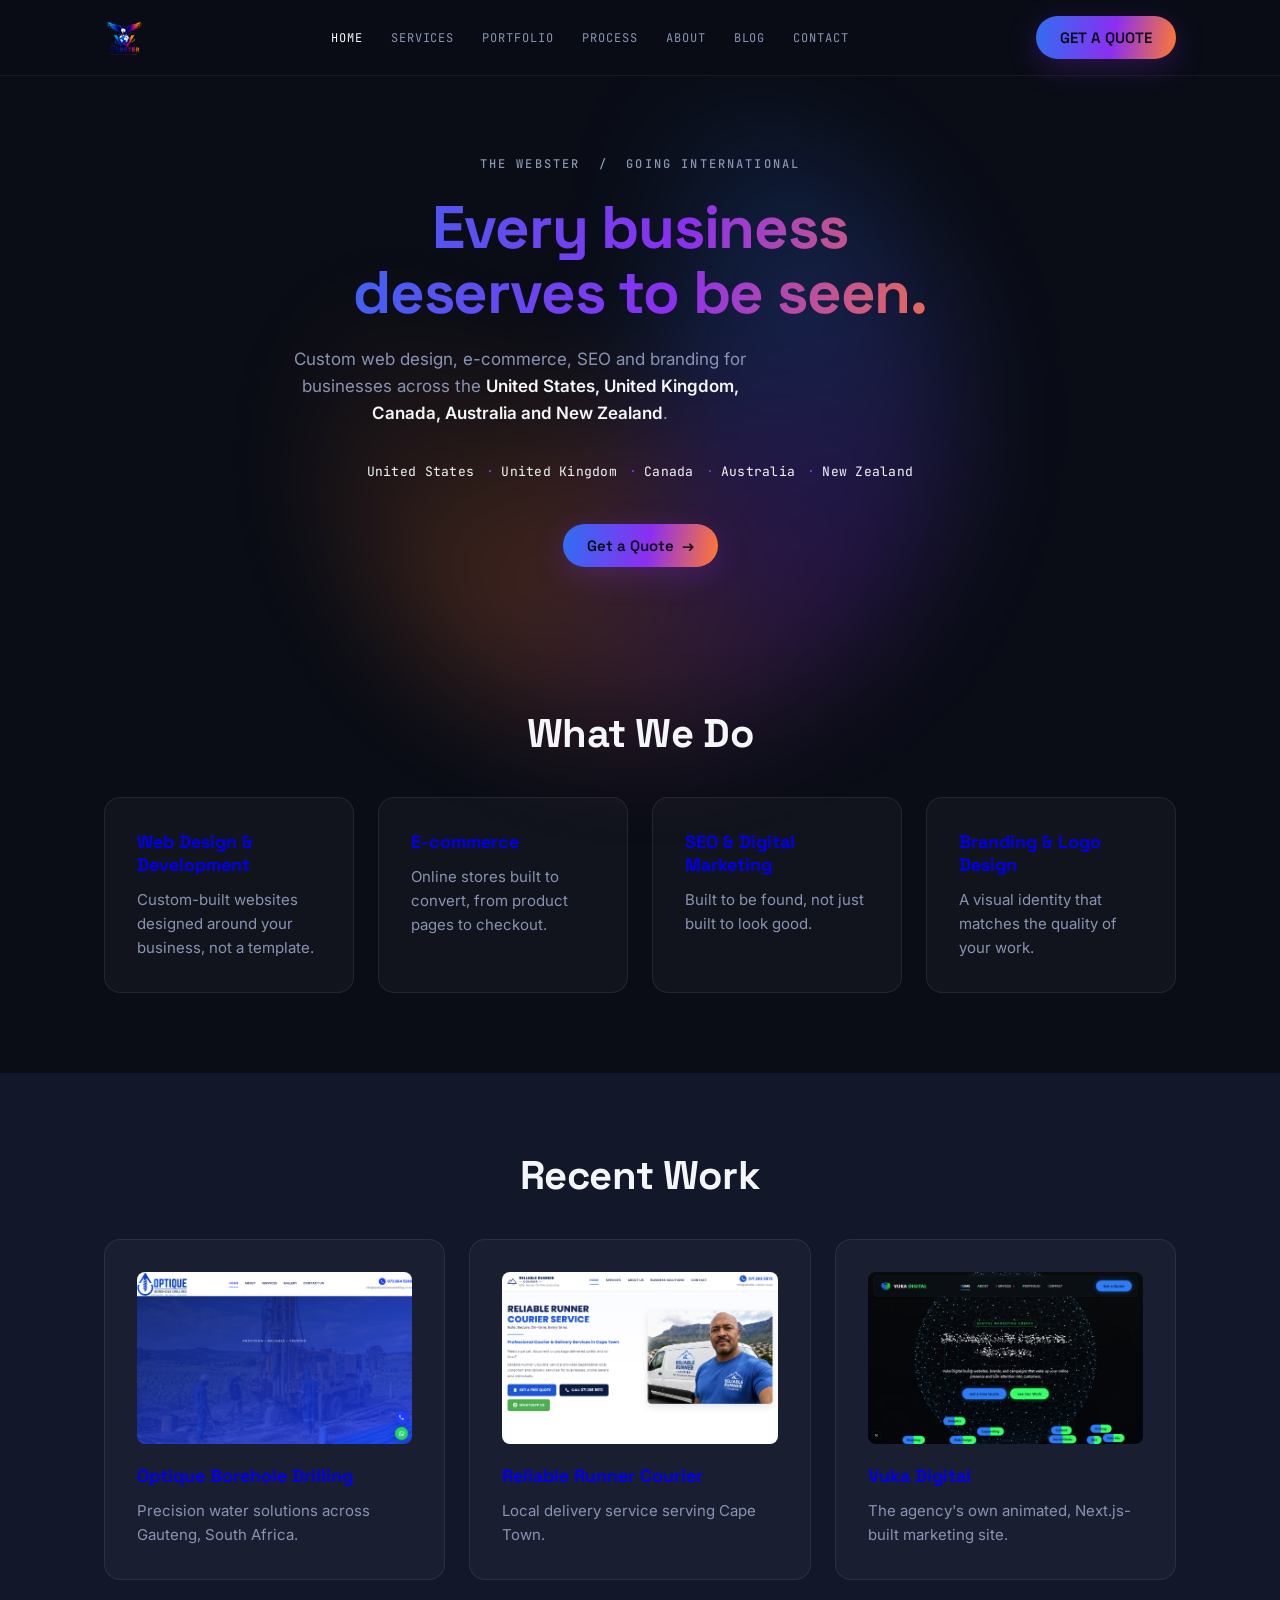
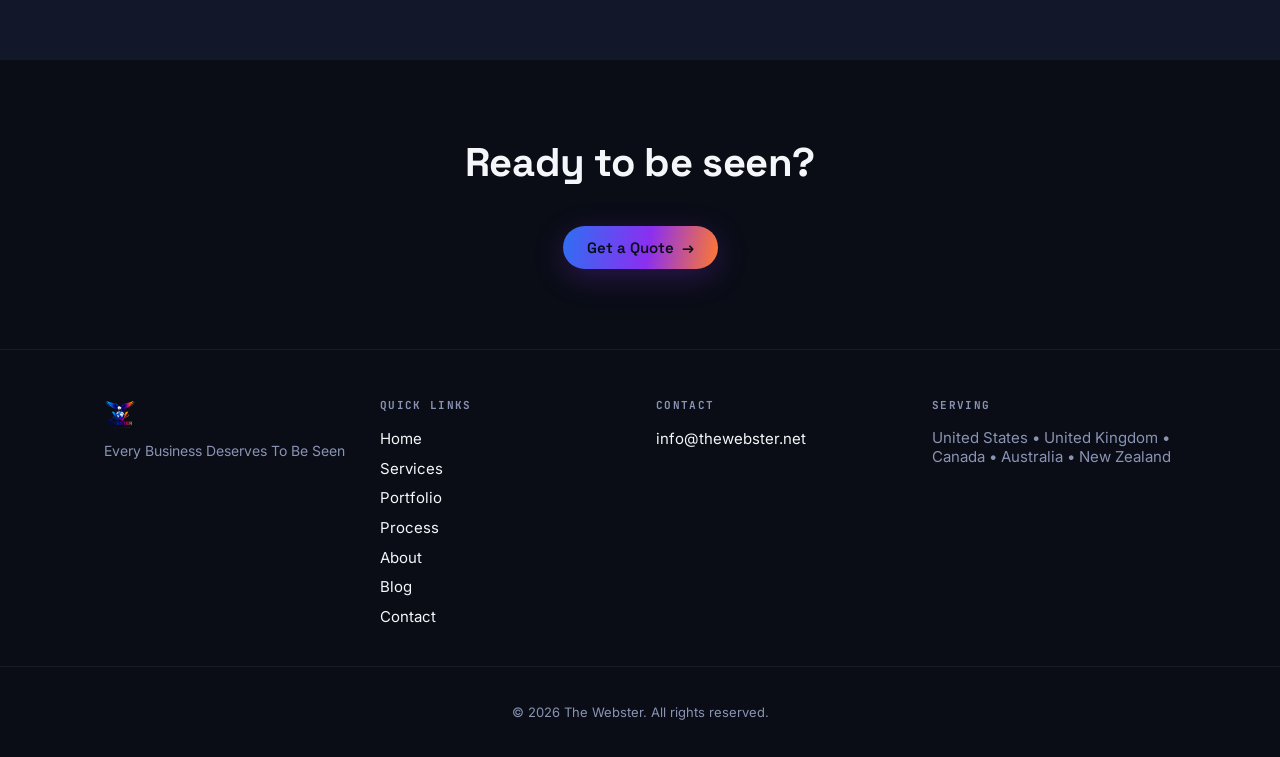
==== index.html @ 135e79f2 "feat: add sitemap.xml, robots.txt, and Open Graph/Twitter meta tags Adds site-wide SEO/social infras" ====
<!DOCTYPE html>
<html lang="en">
<head>
<meta charset="UTF-8">
<meta name="viewport" content="width=device-width, initial-scale=1.0">
<title>The Webster | Web Design & Digital Services</title>
<meta name="description" content="The Webster builds custom websites, e-commerce, SEO and branding for businesses across the US, UK, Canada, Australia and New Zealand. Every business deserves to be seen.">
<link rel="canonical" href="https://thewebster.net/">
<meta property="og:type" content="website">
<meta property="og:url" content="https://thewebster.net/">
<meta property="og:site_name" content="The Webster">
<meta property="og:title" content="The Webster | Web Design & Digital Services">
<meta property="og:description" content="The Webster builds custom websites, e-commerce, SEO and branding for businesses across the US, UK, Canada, Australia and New Zealand. Every business deserves to be seen.">
<meta property="og:image" content="https://thewebster.net/assets/logo.webp">
<meta name="twitter:card" content="summary">
<meta name="twitter:title" content="The Webster | Web Design & Digital Services">
<meta name="twitter:description" content="The Webster builds custom websites, e-commerce, SEO and branding for businesses across the US, UK, Canada, Australia and New Zealand. Every business deserves to be seen.">
<meta name="twitter:image" content="https://thewebster.net/assets/logo.webp">
<link rel="icon" type="image/webp" href="assets/logo.webp">
<link rel="preconnect" href="https://fonts.googleapis.com">
<link rel="preconnect" href="https://fonts.gstatic.com" crossorigin>
<link href="https://fonts.googleapis.com/css2?family=Space+Grotesk:wght@400;500;600;700&family=Inter:wght@400;500;600&family=JetBrains+Mono:wght@500&display=swap" rel="stylesheet">
<link rel="stylesheet" href="styles.css">
</head>
<body>

<header class="site-header">
  <div class="container header-inner">
    <a href="index.html" class="logo"><img src="assets/logo.webp" alt="The Webster" class="logo-img"></a>
    <nav class="main-nav" id="mainNav">
      <a href="index.html" class="active">HOME</a>
      <a href="services.html">SERVICES</a>
      <a href="portfolio.html">PORTFOLIO</a>
      <a href="process.html">PROCESS</a>
      <a href="about.html">ABOUT</a>
      <a href="blog/index.html">BLOG</a>
      <a href="contact.html">CONTACT</a>
    </nav>
    <a href="contact.html" class="btn btn-primary header-cta">GET A QUOTE</a>
    <button class="nav-toggle" id="navToggle" aria-label="Toggle menu" aria-expanded="false">
      <span></span><span></span><span></span>
    </button>
  </div>
</header>

<section class="hero">
  <div class="orbit" aria-hidden="true"></div>
  <div class="hero-content">
    <p class="eyebrow">The Webster &nbsp;/&nbsp; going international</p>
    <h1 class="headline">Every business<br>deserves to be seen.</h1>
    <p class="subhead">
      Custom web design, e-commerce, SEO and branding for businesses across the
      <strong>United States, United Kingdom, Canada, Australia and New Zealand</strong>.
    </p>
    <ul class="markets">
      <li>United States</li>
      <li>United Kingdom</li>
      <li>Canada</li>
      <li>Australia</li>
      <li>New Zealand</li>
    </ul>
    <a class="btn btn-primary" href="contact.html">Get a Quote &nbsp;→</a>
  </div>
</section>

<section class="section">
  <div class="container">
    <h2 class="section-title reveal">What We Do</h2>
    <div class="card-grid">
      <a href="services.html#web-design" class="card reveal" style="text-decoration:none;">
        <h3>Web Design &amp; Development</h3>
        <p>Custom-built websites designed around your business, not a template.</p>
      </a>
      <a href="services.html#ecommerce" class="card reveal" style="text-decoration:none;">
        <h3>E-commerce</h3>
        <p>Online stores built to convert, from product pages to checkout.</p>
      </a>
      <a href="services.html#seo" class="card reveal" style="text-decoration:none;">
        <h3>SEO &amp; Digital Marketing</h3>
        <p>Built to be found, not just built to look good.</p>
      </a>
      <a href="services.html#branding" class="card reveal" style="text-decoration:none;">
        <h3>Branding &amp; Logo Design</h3>
        <p>A visual identity that matches the quality of your work.</p>
      </a>
    </div>
  </div>
</section>

<section class="section section-alt">
  <div class="container">
    <h2 class="section-title reveal">Recent Work</h2>
    <div class="card-grid">
      <a href="portfolio.html" class="card reveal" style="text-decoration:none;">
        <img src="assets/portfolio/optique-borehole-drilling.png" alt="Optique Borehole Drilling website" style="width:100%; border-radius:8px; margin-bottom:1rem;">
        <h3>Optique Borehole Drilling</h3>
        <p>Precision water solutions across Gauteng, South Africa.</p>
      </a>
      <a href="portfolio.html" class="card reveal" style="text-decoration:none;">
        <img src="assets/portfolio/reliable-runner-courier.png" alt="Reliable Runner Courier website" style="width:100%; border-radius:8px; margin-bottom:1rem;">
        <h3>Reliable Runner Courier</h3>
        <p>Local delivery service serving Cape Town.</p>
      </a>
      <a href="portfolio.html" class="card reveal" style="text-decoration:none;">
        <img src="assets/portfolio/vuka-digital.png" alt="Vuka Digital website" style="width:100%; border-radius:8px; margin-bottom:1rem;">
        <h3>Vuka Digital</h3>
        <p>The agency's own animated, Next.js-built marketing site.</p>
      </a>
    </div>
  </div>
</section>

<section class="section" style="text-align:center;">
  <div class="container">
    <h2 class="section-title reveal">Ready to be seen?</h2>
    <a class="btn btn-primary reveal" href="contact.html">Get a Quote &nbsp;→</a>
  </div>
</section>

<footer class="site-footer">
  <div class="container footer-inner">
    <div class="footer-col">
      <a href="index.html" class="logo footer-logo"><img src="assets/logo.webp" alt="The Webster" class="logo-img"></a>
      <p class="footer-tagline">Every Business Deserves To Be Seen</p>
    </div>
    <div class="footer-col">
      <h4>QUICK LINKS</h4>
      <ul class="footer-links">
        <li><a href="index.html">Home</a></li>
        <li><a href="services.html">Services</a></li>
        <li><a href="portfolio.html">Portfolio</a></li>
        <li><a href="process.html">Process</a></li>
        <li><a href="about.html">About</a></li>
        <li><a href="blog/index.html">Blog</a></li>
        <li><a href="contact.html">Contact</a></li>
      </ul>
    </div>
    <div class="footer-col">
      <h4>CONTACT</h4>
      <ul class="footer-contact">
        <li><a href="mailto:info@thewebster.net">info@thewebster.net</a></li>
      </ul>
    </div>
    <div class="footer-col">
      <h4>SERVING</h4>
      <p class="footer-area">United States &bull; United Kingdom &bull; Canada &bull; Australia &bull; New Zealand</p>
    </div>
  </div>
  <div class="footer-bottom">
    <div class="container">
      <p>&copy; <span id="year"></span> The Webster. All rights reserved.</p>
    </div>
  </div>
</footer>

<script src="script.js"></script>
<script>document.getElementById('year').textContent = new Date().getFullYear();</script>
</body>
</html>
---- styles.css ----
:root {
  --ink: #0a0d16;
  --surface: #12172a;
  --blue: #2e6ff2;
  --violet: #8b2ff0;
  --orange: #ff7a2e;
  --text: #f5f6fa;
  --muted: #8a93b3;
  --gradient: linear-gradient(100deg, var(--blue) 0%, var(--violet) 55%, var(--orange) 100%);
}

* { box-sizing: border-box; }

html, body {
  margin: 0;
  padding: 0;
  height: 100%;
}

body {
  background: var(--ink);
  color: var(--text);
  font-family: 'Inter', system-ui, sans-serif;
  min-height: 100vh;
  position: relative;
  overflow-x: hidden;
}

/* signature element: a slow orbit ring echoing the swoosh around the globe in the mark */
.orbit {
  position: fixed;
  top: 50%;
  left: 50%;
  width: min(70vh, 640px);
  height: min(70vh, 640px);
  transform: translate(-50%, -55%);
  border-radius: 50%;
  background:
    conic-gradient(from 0deg, transparent 0deg, var(--blue) 40deg, var(--violet) 130deg, var(--orange) 220deg, transparent 300deg);
  filter: blur(60px);
  opacity: 0.22;
  animation: spin 22s linear infinite;
  pointer-events: none;
  z-index: 0;
}

@keyframes spin {
  to { transform: translate(-50%, -55%) rotate(360deg); }
}

.stage {
  position: relative;
  z-index: 1;
  max-width: 640px;
  display: flex;
  flex-direction: column;
  align-items: center;
  text-align: center;
}

.mark {
  width: 128px;
  height: 128px;
  margin-bottom: 1.75rem;
  filter: drop-shadow(0 8px 40px rgba(139, 47, 240, 0.35));
}

.mark img {
  width: 100%;
  height: 100%;
  object-fit: contain;
}

.eyebrow {
  font-family: 'JetBrains Mono', monospace;
  font-size: 0.75rem;
  font-weight: 500;
  letter-spacing: 0.18em;
  text-transform: uppercase;
  color: var(--muted);
  margin: 0 0 1.5rem;
}

.headline {
  font-family: 'Space Grotesk', sans-serif;
  font-weight: 700;
  font-size: clamp(2.25rem, 6vw, 3.75rem);
  line-height: 1.08;
  letter-spacing: -0.02em;
  margin: 0 0 1.25rem;
  background: var(--gradient);
  -webkit-background-clip: text;
  background-clip: text;
  color: transparent;
}

.subhead {
  font-size: 1.0625rem;
  line-height: 1.6;
  color: var(--muted);
  margin: 0 0 2.25rem;
  max-width: 480px;
}

.subhead strong {
  color: var(--text);
  font-weight: 600;
}

.markets {
  list-style: none;
  display: flex;
  flex-wrap: wrap;
  justify-content: center;
  gap: 0.5rem 0;
  padding: 0;
  margin: 0 0 2.75rem;
  font-family: 'JetBrains Mono', monospace;
  font-size: 0.8125rem;
  letter-spacing: 0.02em;
  color: var(--text);
}

.markets li { padding: 0 0.85rem; position: relative; }

.markets li + li::before {
  content: '·';
  position: absolute;
  left: -0.1rem;
  color: var(--violet);
}

.cta {
  display: inline-flex;
  align-items: center;
  gap: 0.5rem;
  font-family: 'Space Grotesk', sans-serif;
  font-weight: 600;
  font-size: 1rem;
  color: var(--ink);
  background: var(--gradient);
  padding: 0.875rem 1.75rem;
  border-radius: 999px;
  text-decoration: none;
  transition: transform 0.2s ease, box-shadow 0.2s ease;
  box-shadow: 0 8px 30px rgba(139, 47, 240, 0.25);
}

.cta:hover {
  transform: translateY(-2px);
  box-shadow: 0 12px 36px rgba(139, 47, 240, 0.4);
}

.cta:focus-visible,
a:focus-visible {
  outline: 2px solid var(--orange);
  outline-offset: 3px;
}

.foot {
  position: relative;
  z-index: 1;
  margin-top: 3.5rem;
  font-size: 0.8125rem;
  color: var(--muted);
  display: flex;
  align-items: center;
  gap: 0.6rem;
}

.foot .dot { color: var(--violet); }

@media (prefers-reduced-motion: reduce) {
  .orbit { animation: none; }
  .cta { transition: none; }
}

/* ============ layout primitives ============ */
.container {
  max-width: 1120px;
  margin: 0 auto;
  padding: 0 1.5rem;
}

.section {
  position: relative;
  z-index: 1;
  padding: 5rem 0;
}

.section-alt {
  background: var(--surface);
}

.section-title {
  font-family: 'Space Grotesk', sans-serif;
  font-weight: 700;
  font-size: clamp(1.75rem, 4vw, 2.5rem);
  line-height: 1.15;
  letter-spacing: -0.01em;
  margin: 0 0 2.5rem;
  text-align: center;
}

/* ============ header / nav ============ */
.site-header {
  position: sticky;
  top: 0;
  z-index: 10;
  background: rgba(10, 13, 22, 0.85);
  backdrop-filter: blur(10px);
  border-bottom: 1px solid rgba(255, 255, 255, 0.06);
}

.header-inner {
  display: flex;
  align-items: center;
  justify-content: space-between;
  gap: 1.5rem;
  padding: 1rem 1.5rem;
}

.logo { display: flex; align-items: center; text-decoration: none; }
.logo-img { height: 40px; width: auto; display: block; }

.main-nav {
  display: flex;
  align-items: center;
  gap: 1.75rem;
  font-family: 'JetBrains Mono', monospace;
  font-size: 0.75rem;
  letter-spacing: 0.08em;
}

.main-nav a {
  color: var(--muted);
  text-decoration: none;
  transition: color 0.2s ease;
}

.main-nav a:hover,
.main-nav a.active {
  color: var(--text);
}

.header-cta {
  font-size: 0.8125rem;
  padding: 0.6rem 1.25rem;
  white-space: nowrap;
}

.nav-toggle {
  display: none;
  flex-direction: column;
  gap: 5px;
  background: none;
  border: none;
  cursor: pointer;
  padding: 0.5rem;
}

.nav-toggle span {
  width: 22px;
  height: 2px;
  background: var(--text);
  display: block;
}

@media (max-width: 860px) {
  .main-nav {
    position: absolute;
    top: 100%;
    left: 0;
    right: 0;
    flex-direction: column;
    align-items: flex-start;
    gap: 1rem;
    background: var(--surface);
    padding: 1.5rem;
    border-bottom: 1px solid rgba(255, 255, 255, 0.06);
    display: none;
  }
  .main-nav.open { display: flex; }
  .header-cta { display: none !important; }
  .nav-toggle { display: flex; }
}

/* ============ hero (Home + inner pages) ============ */
.hero {
  position: relative;
  padding: 5rem 1.5rem 4rem;
  text-align: center;
  overflow: hidden;
}

.hero .orbit { opacity: 0.22; }

.hero--inner {
  padding: 3.5rem 1.5rem 3rem;
}

.hero--inner .orbit {
  width: min(50vh, 420px);
  height: min(50vh, 420px);
  opacity: 0.14;
}

.hero-content {
  position: relative;
  z-index: 1;
  max-width: 720px;
  margin: 0 auto;
}

/* ============ buttons ============ */
.btn {
  display: inline-flex;
  align-items: center;
  gap: 0.5rem;
  font-family: 'Space Grotesk', sans-serif;
  font-weight: 600;
  font-size: 0.9375rem;
  text-decoration: none;
  padding: 0.75rem 1.5rem;
  border-radius: 999px;
  border: none;
  cursor: pointer;
  transition: transform 0.2s ease, box-shadow 0.2s ease;
}

.btn-primary {
  color: var(--ink);
  background: var(--gradient);
  box-shadow: 0 8px 30px rgba(139, 47, 240, 0.25);
}

.btn-primary:hover {
  transform: translateY(-2px);
  box-shadow: 0 12px 36px rgba(139, 47, 240, 0.4);
}

/* ============ cards ============ */
.card-grid {
  display: grid;
  grid-template-columns: repeat(auto-fit, minmax(240px, 1fr));
  gap: 1.5rem;
}

.card {
  background: rgba(255, 255, 255, 0.03);
  border: 1px solid rgba(255, 255, 255, 0.08);
  border-radius: 16px;
  padding: 2rem;
  transition: transform 0.25s ease, border-color 0.25s ease;
}

.card:hover {
  transform: translateY(-4px);
  border-color: rgba(139, 47, 240, 0.5);
}

.card h3 {
  font-family: 'Space Grotesk', sans-serif;
  font-size: 1.125rem;
  margin: 0 0 0.75rem;
}

.card p {
  color: var(--muted);
  font-size: 0.9375rem;
  line-height: 1.6;
  margin: 0;
}

/* ============ footer ============ */
.site-footer {
  border-top: 1px solid rgba(255, 255, 255, 0.06);
  padding-top: 3rem;
  position: relative;
  z-index: 1;
}

.footer-inner {
  display: grid;
  grid-template-columns: repeat(auto-fit, minmax(180px, 1fr));
  gap: 2rem;
  padding-bottom: 2.5rem;
}

.footer-logo .logo-img { height: 32px; }
.footer-tagline { color: var(--muted); font-size: 0.875rem; margin-top: 0.75rem; }

.footer-col h4 {
  font-family: 'JetBrains Mono', monospace;
  font-size: 0.6875rem;
  letter-spacing: 0.12em;
  color: var(--muted);
  margin: 0 0 1rem;
}

.footer-links, .footer-contact {
  list-style: none;
  padding: 0;
  margin: 0;
  display: flex;
  flex-direction: column;
  gap: 0.6rem;
}

.footer-links a, .footer-contact a {
  color: var(--text);
  text-decoration: none;
  font-size: 0.9375rem;
}

.footer-links a:hover, .footer-contact a:hover { color: var(--violet); }

.footer-area { color: var(--muted); font-size: 0.9375rem; margin: 0; }

.footer-bottom {
  border-top: 1px solid rgba(255, 255, 255, 0.06);
  padding: 1.5rem 0;
  text-align: center;
  color: var(--muted);
  font-size: 0.8125rem;
}

/* ============ scroll reveal ============ */
.reveal {
  opacity: 0;
  transform: translateY(16px);
  transition: opacity 0.6s ease, transform 0.6s ease;
}

.reveal.in-view {
  opacity: 1;
  transform: translateY(0);
}

@media (prefers-reduced-motion: reduce) {
  .reveal {
    opacity: 1;
    transform: none;
    transition: none;
  }

  .main-nav a, .btn, .card {
    transition: none;
  }
}

/* ============ contact form ============ */
.contact-form {
  max-width: 560px;
  margin: 0 auto;
  display: flex;
  flex-direction: column;
  gap: 1.25rem;
}

.form-field {
  display: flex;
  flex-direction: column;
  gap: 0.5rem;
}

.form-field label {
  font-family: 'JetBrains Mono', monospace;
  font-size: 0.75rem;
  letter-spacing: 0.08em;
  text-transform: uppercase;
  color: var(--muted);
}

.form-field input,
.form-field textarea {
  background: rgba(255, 255, 255, 0.03);
  border: 1px solid rgba(255, 255, 255, 0.12);
  border-radius: 8px;
  padding: 0.75rem 1rem;
  color: var(--text);
  font-family: 'Inter', system-ui, sans-serif;
  font-size: 0.9375rem;
}

.form-field input:focus,
.form-field textarea:focus {
  outline: 2px solid var(--violet);
  outline-offset: 2px;
}

.form-field.honeypot {
  position: absolute;
  left: -9999px;
  top: -9999px;
}

.form-success {
  display: none;
  background: rgba(139, 47, 240, 0.12);
  border: 1px solid rgba(139, 47, 240, 0.4);
  border-radius: 8px;
  padding: 1rem 1.25rem;
  color: var(--text);
  font-size: 0.9375rem;
}

.form-success.visible { display: block; }
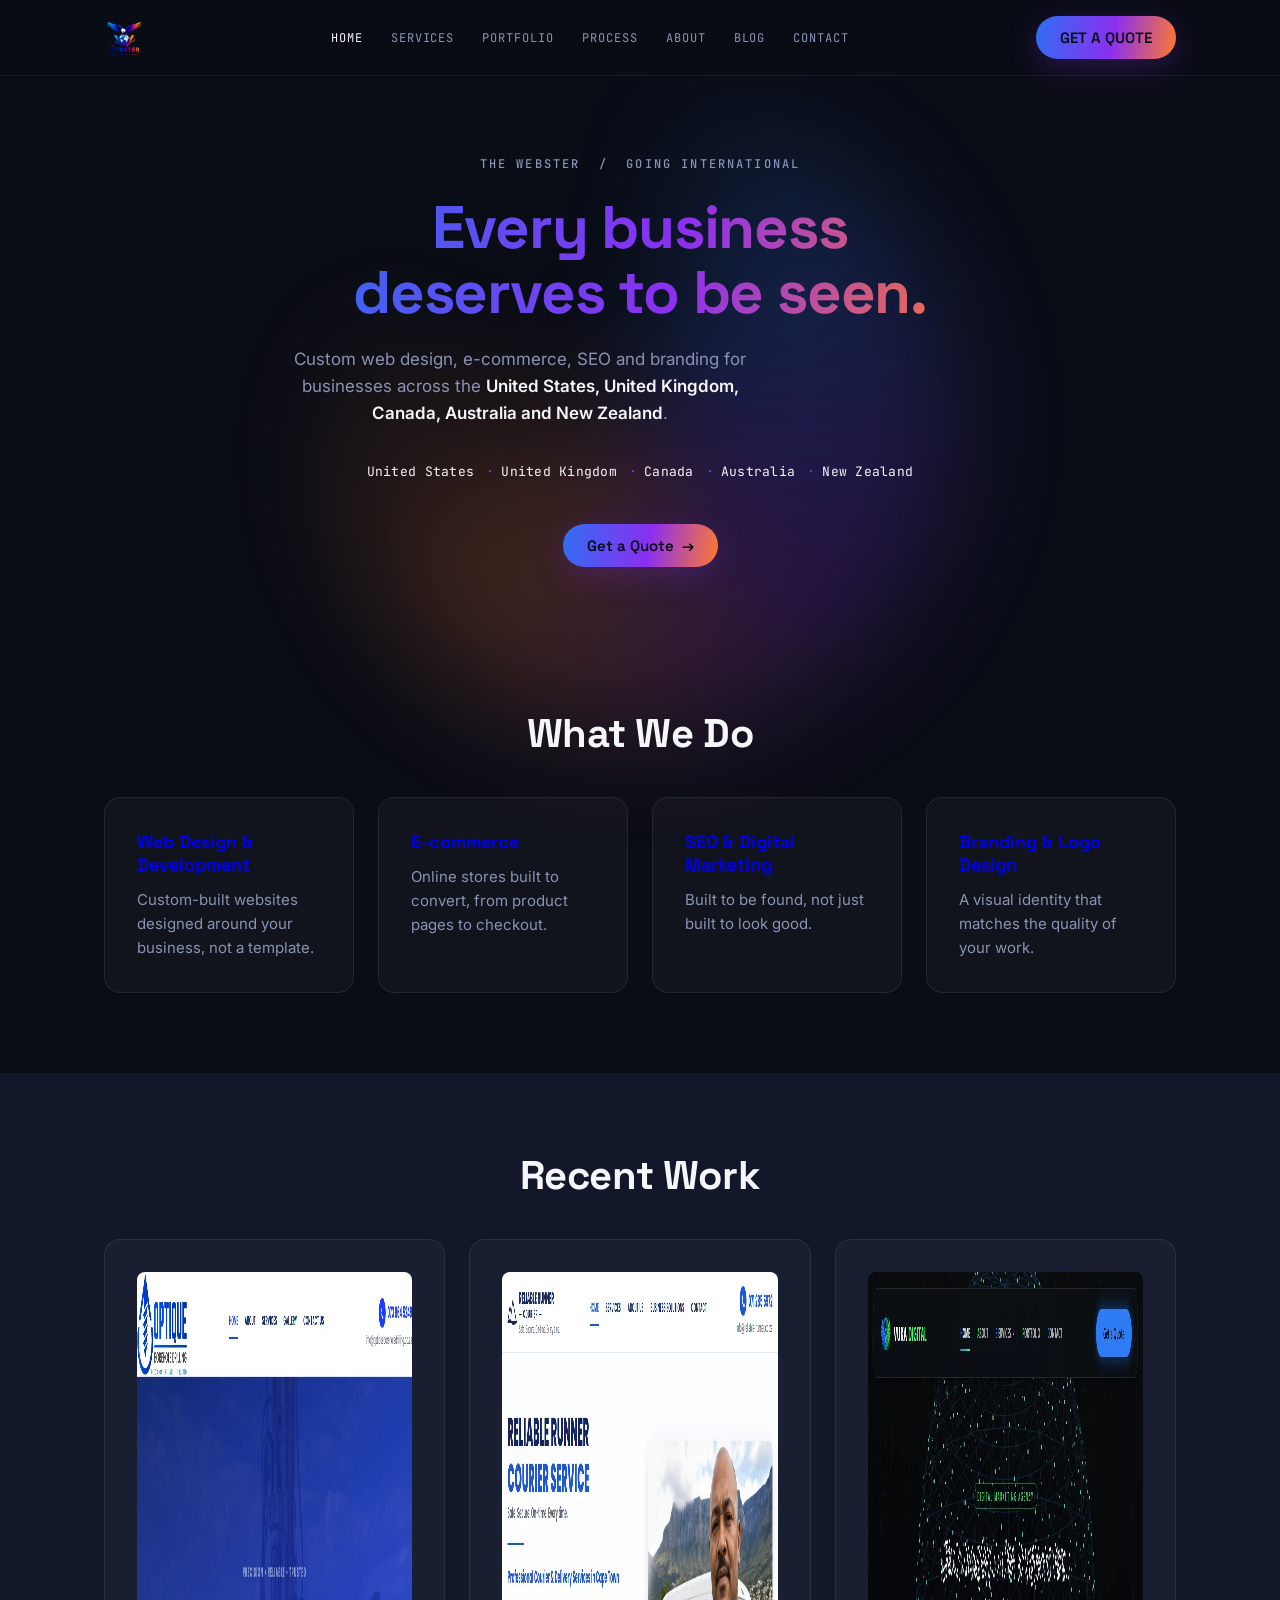
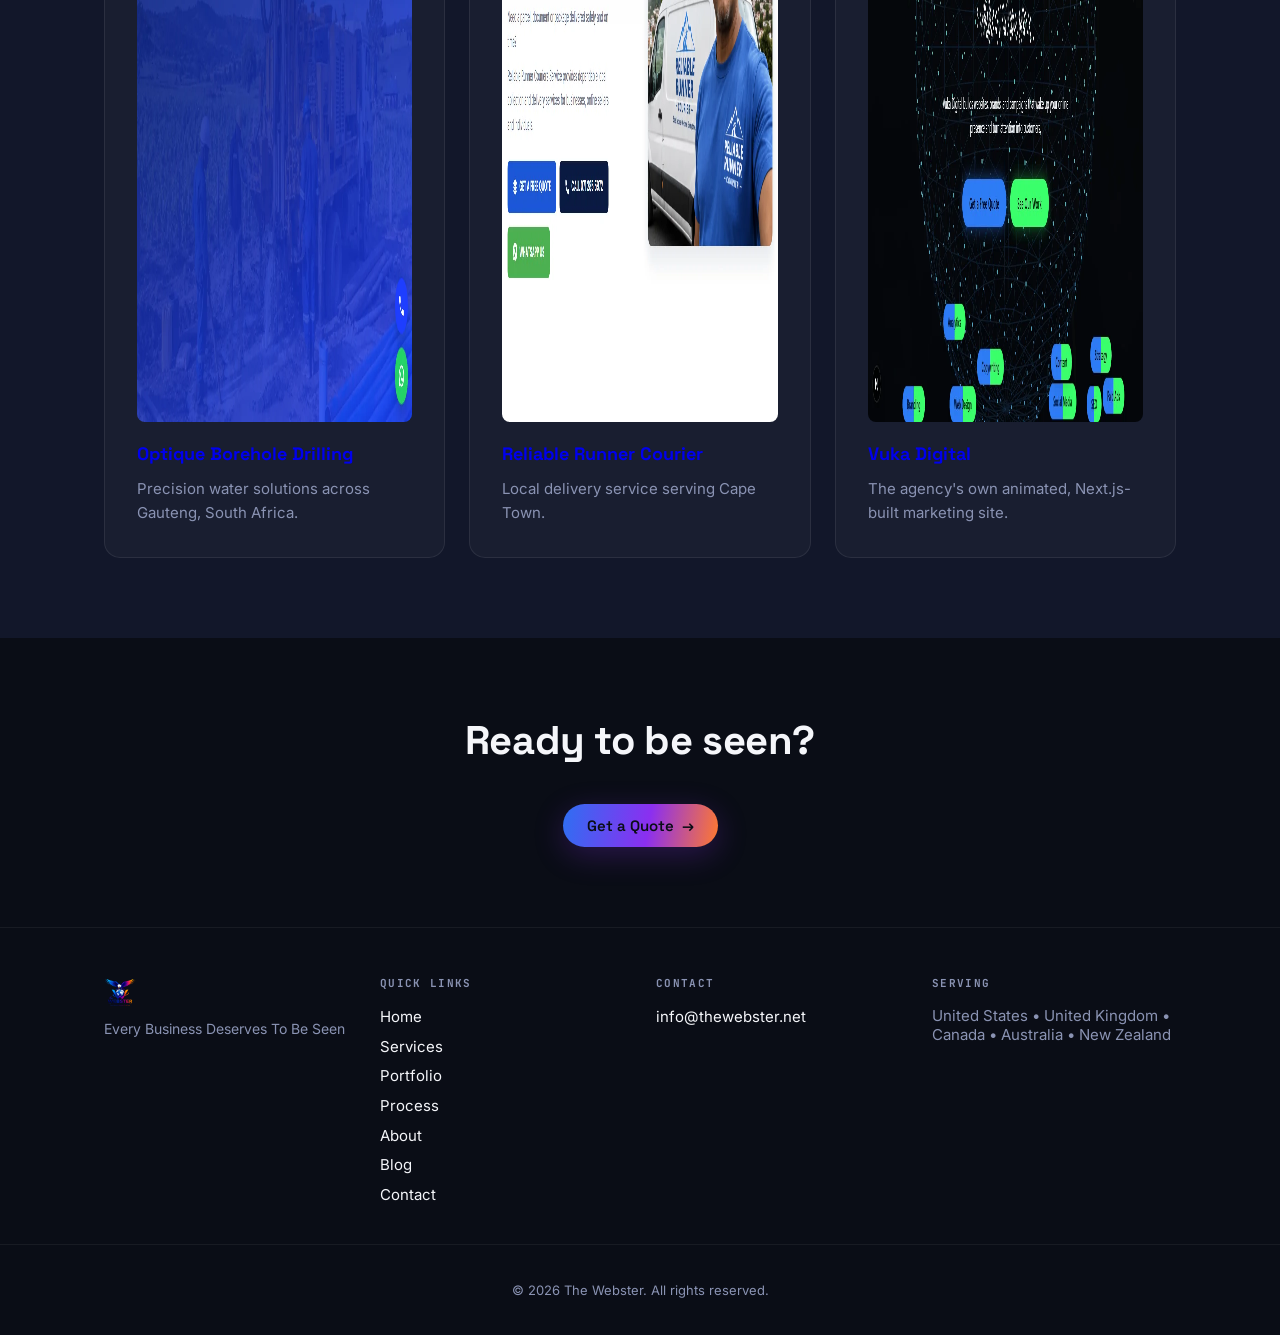
==== commit b6ba6165: "feat: convert portfolio screenshots to WebP, add explicit dimensions and lazy-loading" ====
--- a/index.html
+++ b/index.html
@@ -11,11 +11,11 @@
 <meta property="og:site_name" content="The Webster">
 <meta property="og:title" content="The Webster | Web Design & Digital Services">
 <meta property="og:description" content="The Webster builds custom websites, e-commerce, SEO and branding for businesses across the US, UK, Canada, Australia and New Zealand. Every business deserves to be seen.">
-<meta property="og:image" content="https://thewebster.net/assets/logo.webp">
-<meta name="twitter:card" content="summary">
+<meta property="og:image" content="https://thewebster.net/assets/og-image.png">
+<meta name="twitter:card" content="summary_large_image">
 <meta name="twitter:title" content="The Webster | Web Design & Digital Services">
 <meta name="twitter:description" content="The Webster builds custom websites, e-commerce, SEO and branding for businesses across the US, UK, Canada, Australia and New Zealand. Every business deserves to be seen.">
-<meta name="twitter:image" content="https://thewebster.net/assets/logo.webp">
+<meta name="twitter:image" content="https://thewebster.net/assets/og-image.png">
 <link rel="icon" type="image/webp" href="assets/logo.webp">
 <link rel="preconnect" href="https://fonts.googleapis.com">
 <link rel="preconnect" href="https://fonts.gstatic.com" crossorigin>
@@ -92,17 +92,17 @@
     <h2 class="section-title reveal">Recent Work</h2>
     <div class="card-grid">
       <a href="portfolio.html" class="card reveal" style="text-decoration:none;">
-        <img src="assets/portfolio/optique-borehole-drilling.png" alt="Optique Borehole Drilling website" style="width:100%; border-radius:8px; margin-bottom:1rem;">
+        <img src="assets/portfolio/optique-borehole-drilling.webp" alt="Optique Borehole Drilling website" width="1200" height="750" loading="lazy" style="width:100%; border-radius:8px; margin-bottom:1rem;">
         <h3>Optique Borehole Drilling</h3>
         <p>Precision water solutions across Gauteng, South Africa.</p>
       </a>
       <a href="portfolio.html" class="card reveal" style="text-decoration:none;">
-        <img src="assets/portfolio/reliable-runner-courier.png" alt="Reliable Runner Courier website" style="width:100%; border-radius:8px; margin-bottom:1rem;">
+        <img src="assets/portfolio/reliable-runner-courier.webp" alt="Reliable Runner Courier website" width="1200" height="750" loading="lazy" style="width:100%; border-radius:8px; margin-bottom:1rem;">
         <h3>Reliable Runner Courier</h3>
         <p>Local delivery service serving Cape Town.</p>
       </a>
       <a href="portfolio.html" class="card reveal" style="text-decoration:none;">
-        <img src="assets/portfolio/vuka-digital.png" alt="Vuka Digital website" style="width:100%; border-radius:8px; margin-bottom:1rem;">
+        <img src="assets/portfolio/vuka-digital.webp" alt="Vuka Digital website" width="1200" height="750" loading="lazy" style="width:100%; border-radius:8px; margin-bottom:1rem;">
         <h3>Vuka Digital</h3>
         <p>The agency's own animated, Next.js-built marketing site.</p>
       </a>
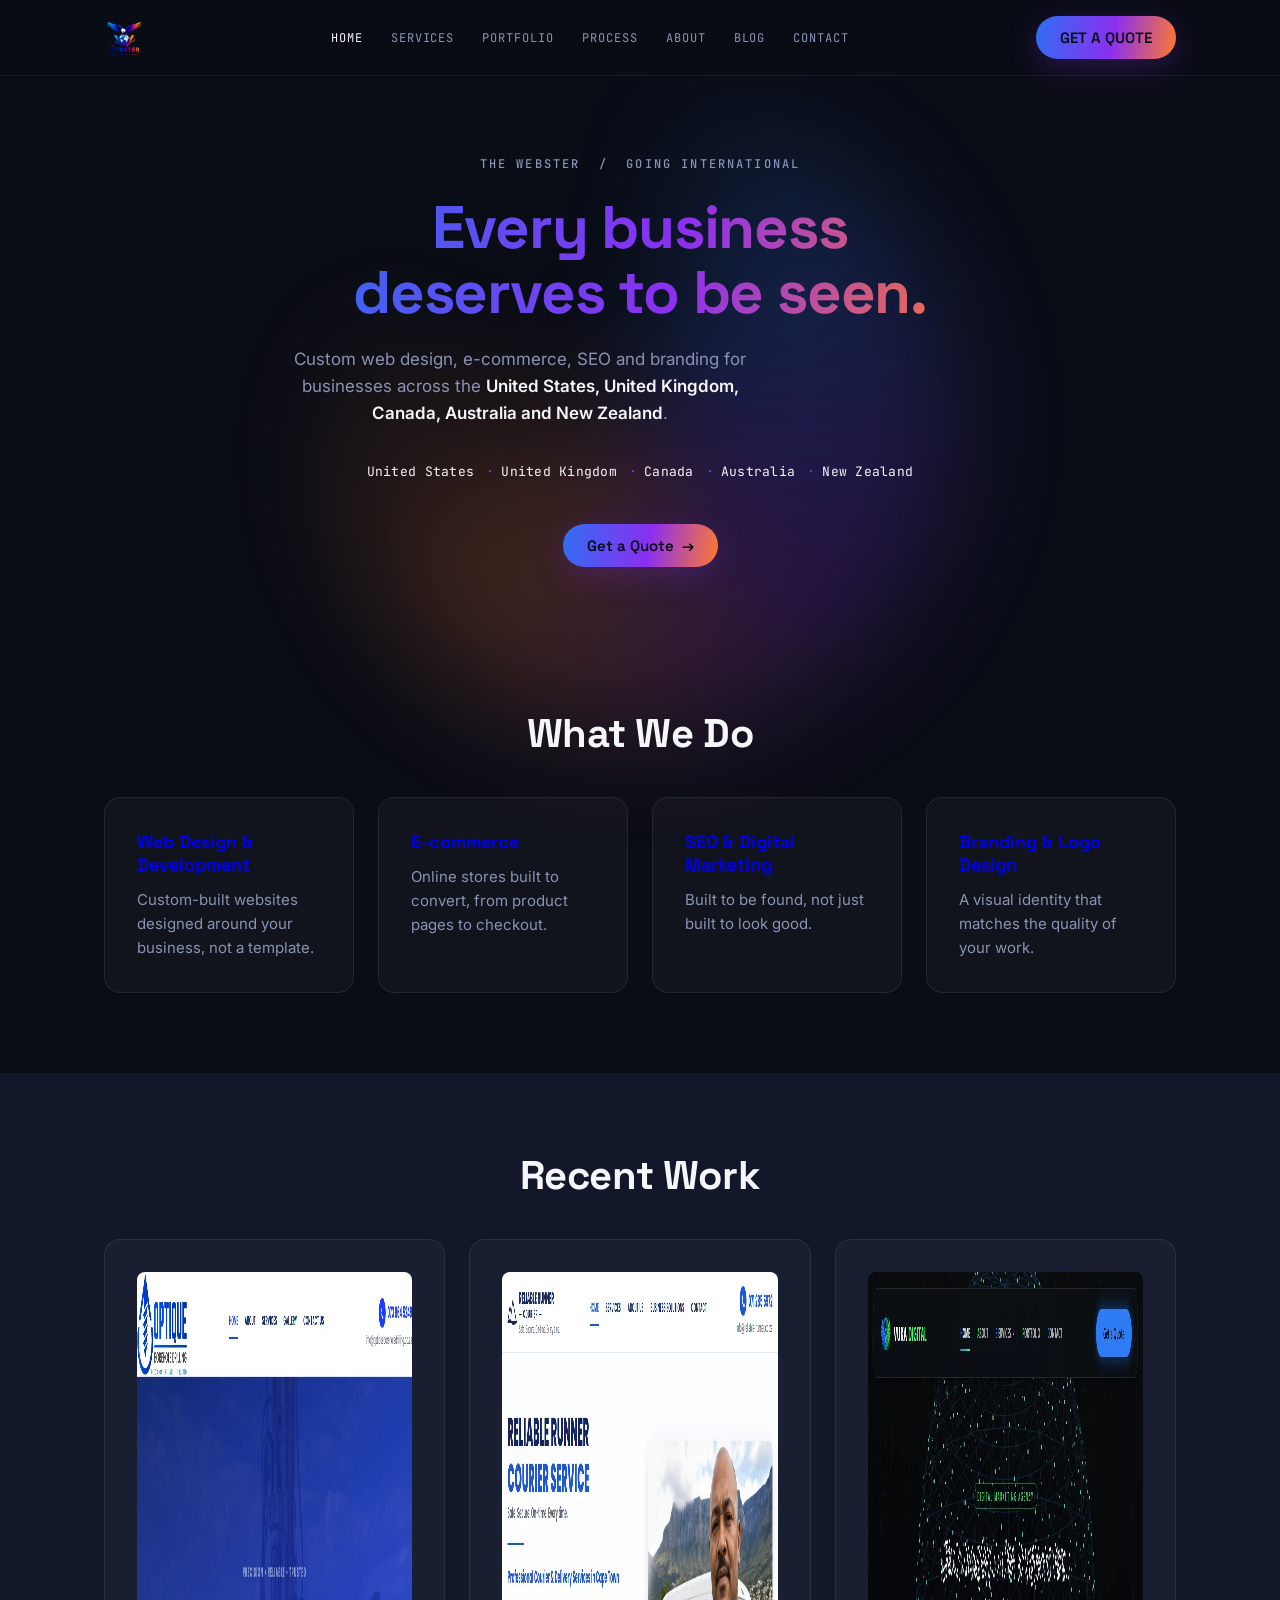
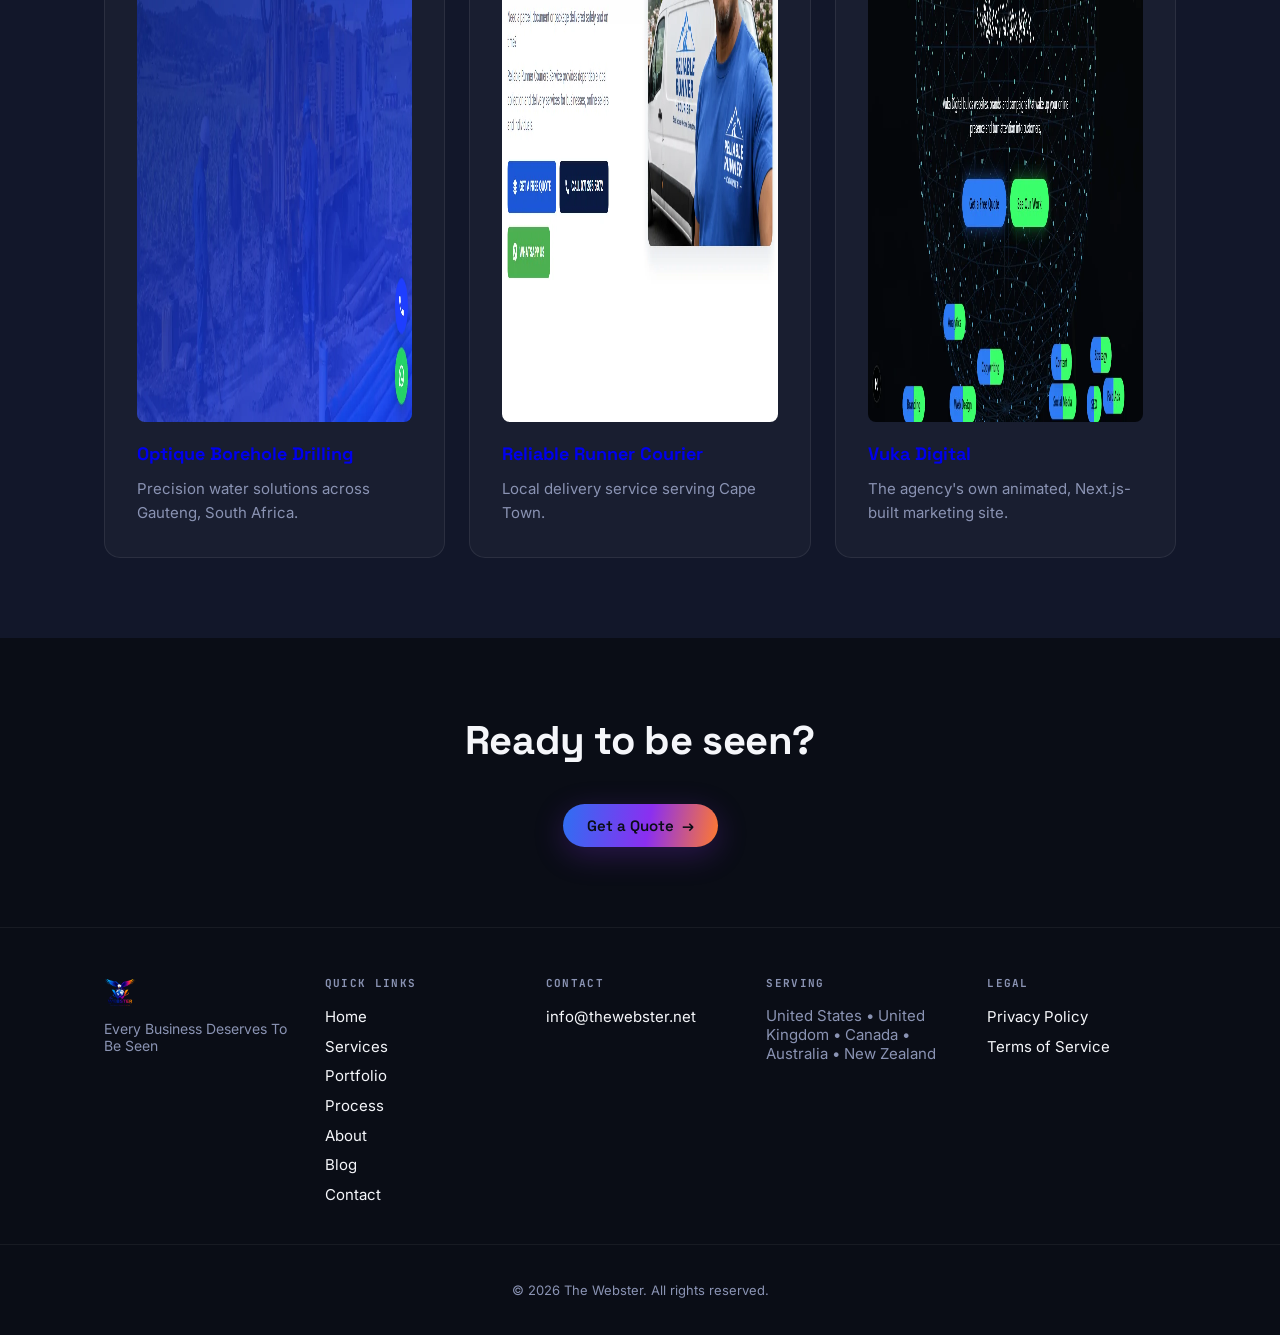
==== commit c8192f4b: "feat: add Privacy Policy, Terms of Service, custom 404 page, and site-wide LEGAL footer column" ====
--- a/index.html
+++ b/index.html
@@ -145,6 +145,13 @@
       <h4>SERVING</h4>
       <p class="footer-area">United States &bull; United Kingdom &bull; Canada &bull; Australia &bull; New Zealand</p>
     </div>
+    <div class="footer-col">
+      <h4>LEGAL</h4>
+      <ul class="footer-links">
+        <li><a href="privacy.html">Privacy Policy</a></li>
+        <li><a href="terms.html">Terms of Service</a></li>
+      </ul>
+    </div>
   </div>
   <div class="footer-bottom">
     <div class="container">
--- a/styles.css
+++ b/styles.css
@@ -506,3 +506,15 @@
 }
 
 .form-success.visible { display: block; }
+
+.form-error {
+  display: none;
+  background: rgba(255, 122, 46, 0.12);
+  border: 1px solid rgba(255, 122, 46, 0.4);
+  border-radius: 8px;
+  padding: 1rem 1.25rem;
+  color: var(--text);
+  font-size: 0.9375rem;
+}
+
+.form-error.visible { display: block; }
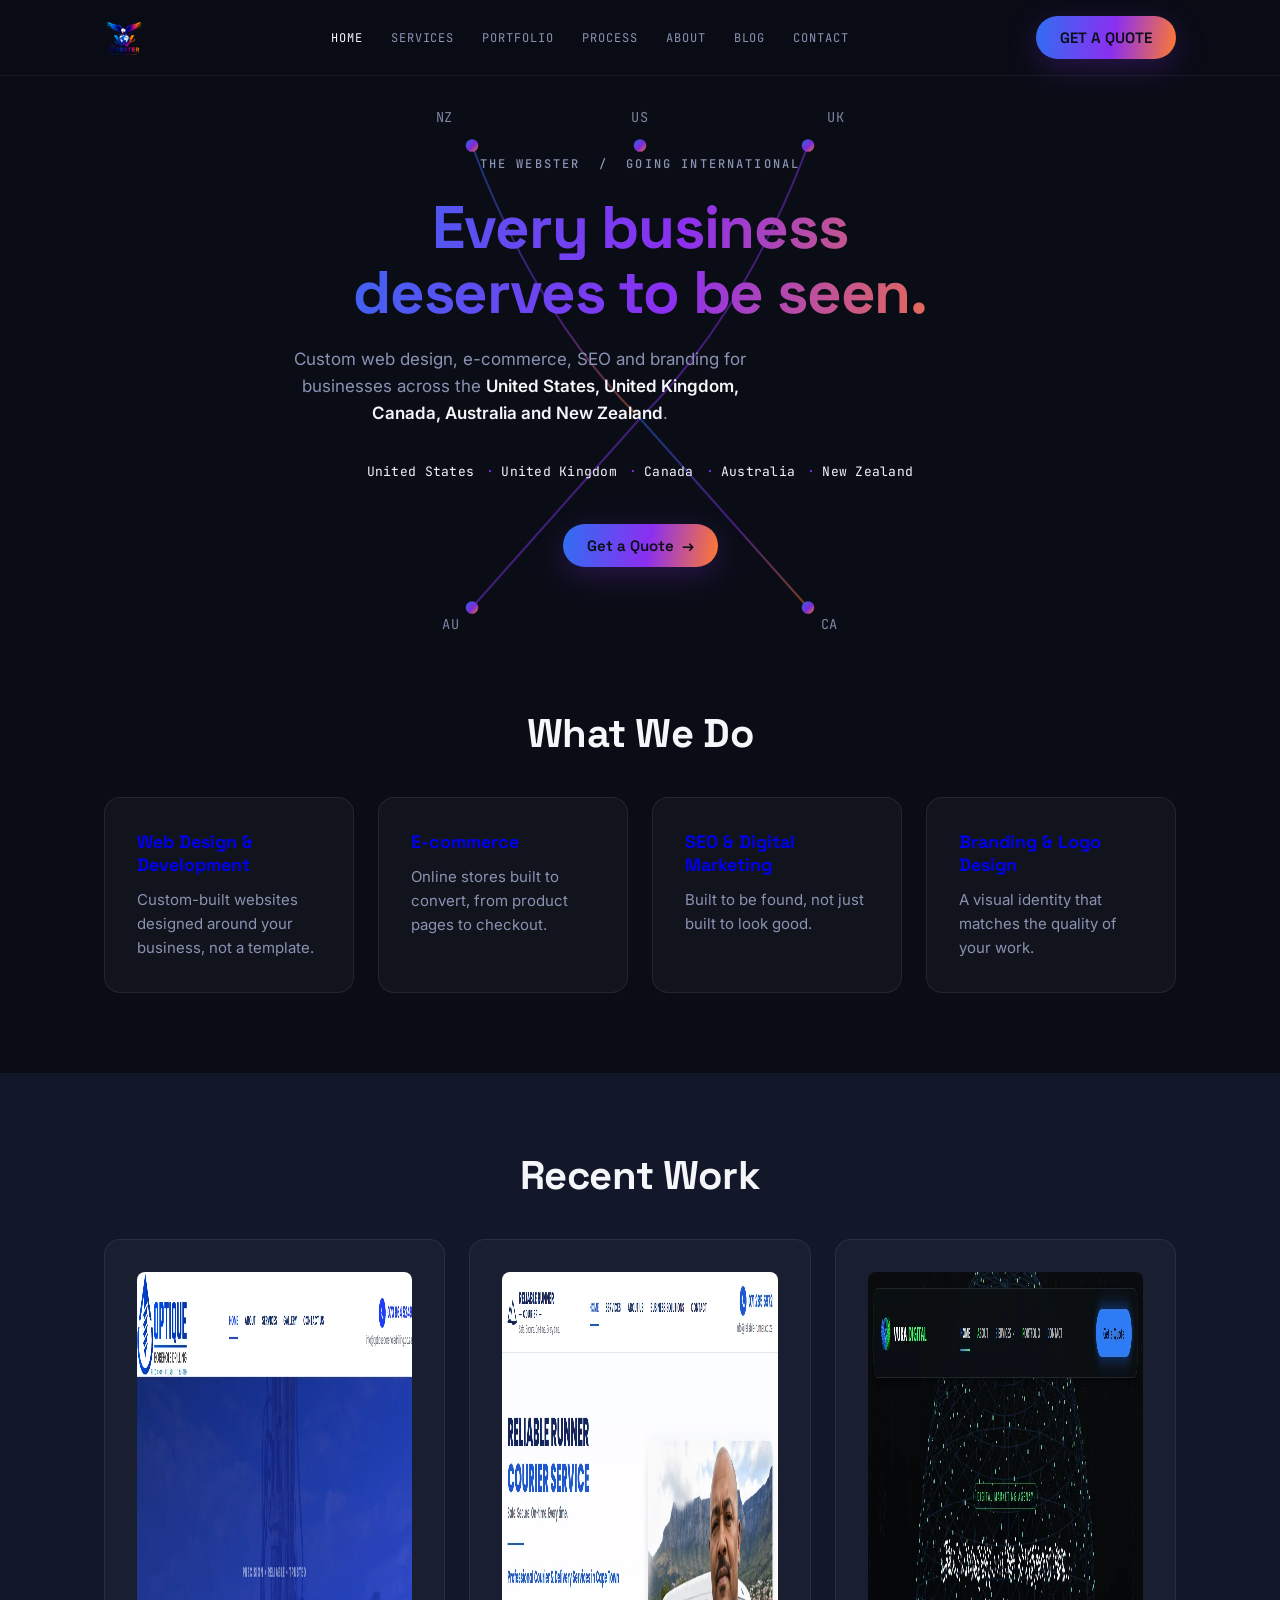
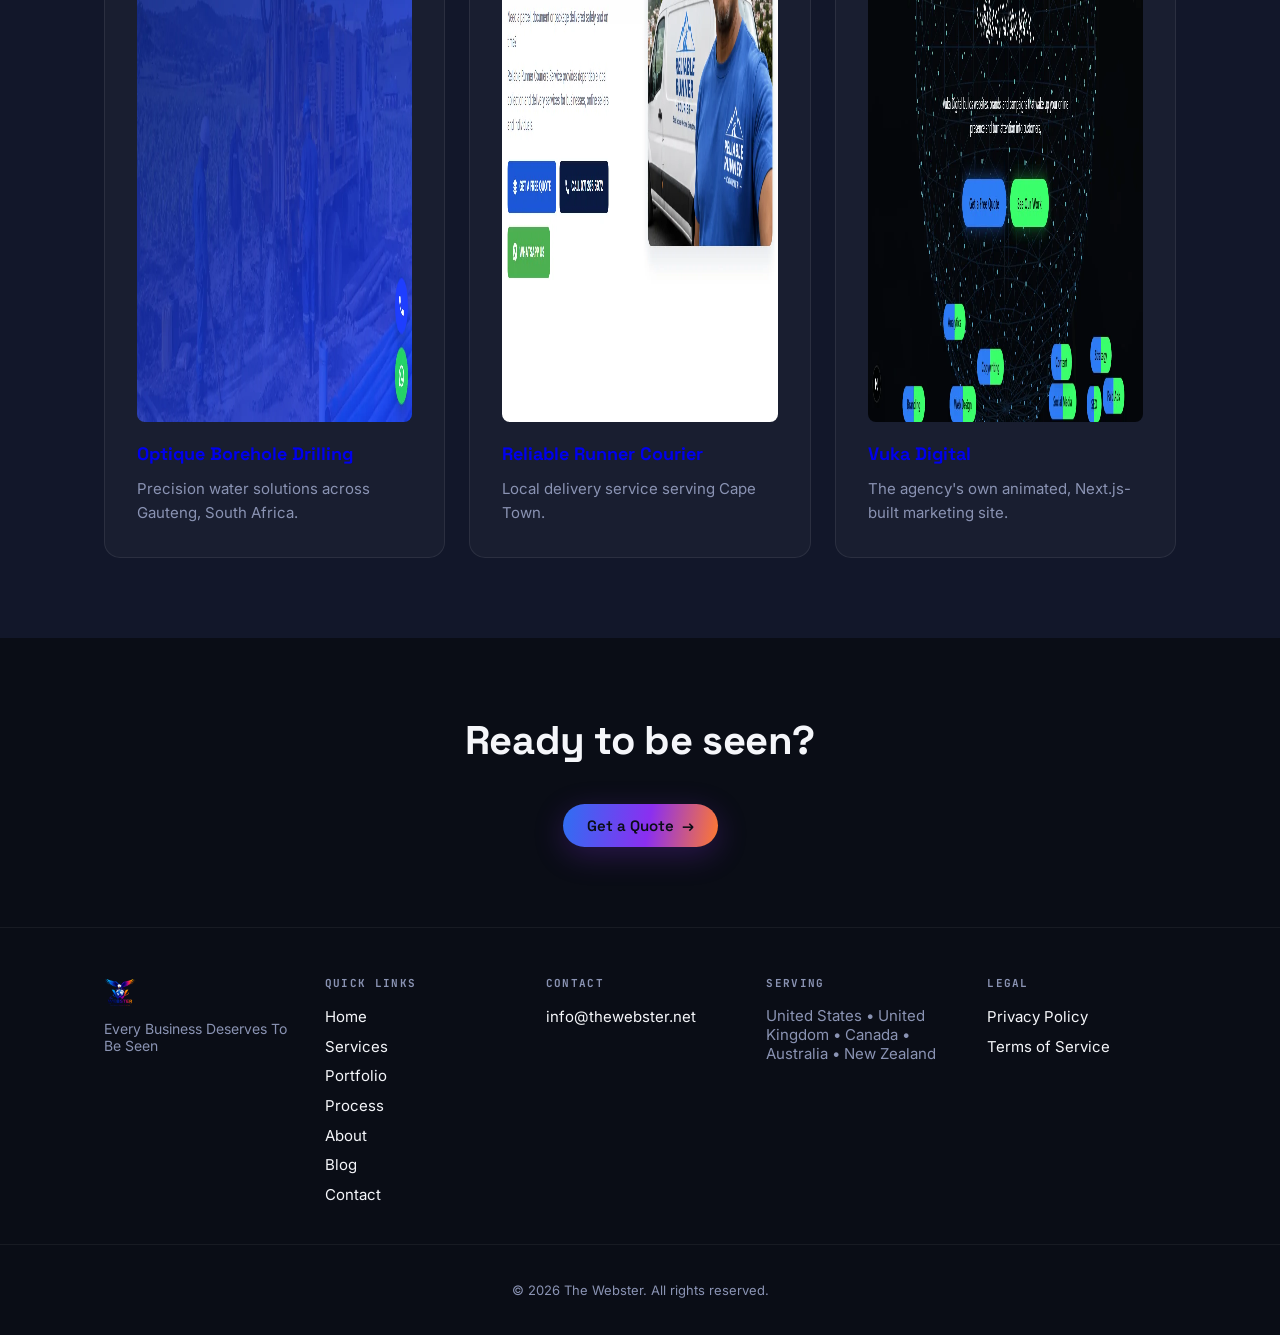
==== commit f6c845a5: "feat: replace Home hero's orbit ring with an animated network map signature element Adds a five-node" ====
--- a/index.html
+++ b/index.html
@@ -21,6 +21,16 @@
 <link rel="preconnect" href="https://fonts.gstatic.com" crossorigin>
 <link href="https://fonts.googleapis.com/css2?family=Space+Grotesk:wght@400;500;600;700&family=Inter:wght@400;500;600&family=JetBrains+Mono:wght@500&display=swap" rel="stylesheet">
 <link rel="stylesheet" href="styles.css">
+<script type="application/ld+json">
+{
+  "@context": "https://schema.org",
+  "@type": "Organization",
+  "name": "The Webster",
+  "url": "https://thewebster.net/",
+  "logo": "https://thewebster.net/assets/logo.webp",
+  "description": "The Webster builds custom websites, e-commerce, SEO and branding for businesses across the US, UK, Canada, Australia and New Zealand."
+}
+</script>
 </head>
 <body>
 
@@ -44,7 +54,27 @@
 </header>
 
 <section class="hero">
-  <div class="orbit" aria-hidden="true"></div>
+  <div class="network-map" aria-hidden="true">
+    <svg viewBox="0 0 600 600" width="100%" height="100%" preserveAspectRatio="xMidYMid meet">
+      <defs>
+        <linearGradient id="netGradient" x1="0%" y1="0%" x2="100%" y2="100%">
+          <stop offset="0%" stop-color="#2e6ff2"/>
+          <stop offset="55%" stop-color="#8b2ff0"/>
+          <stop offset="100%" stop-color="#ff7a2e"/>
+        </linearGradient>
+      </defs>
+      <path class="net-path" d="M 300 40 Q 300 300 300 300"/>
+      <path class="net-path" d="M 460 40 Q 400 200 300 300"/>
+      <path class="net-path" d="M 460 480 Q 380 390 300 300"/>
+      <path class="net-path" d="M 140 480 Q 220 390 300 300"/>
+      <path class="net-path" d="M 140 40 Q 200 200 300 300"/>
+      <g class="net-node" style="--delay:0s"><circle cx="300" cy="40" r="6"/><text x="300" y="18" text-anchor="middle">US</text></g>
+      <g class="net-node" style="--delay:0.3s"><circle cx="460" cy="40" r="6"/><text x="478" y="18">UK</text></g>
+      <g class="net-node" style="--delay:0.6s"><circle cx="460" cy="480" r="6"/><text x="472" y="500">CA</text></g>
+      <g class="net-node" style="--delay:0.9s"><circle cx="140" cy="480" r="6"/><text x="128" y="500" text-anchor="end">AU</text></g>
+      <g class="net-node" style="--delay:1.2s"><circle cx="140" cy="40" r="6"/><text x="122" y="18" text-anchor="end">NZ</text></g>
+    </svg>
+  </div>
   <div class="hero-content">
     <p class="eyebrow">The Webster &nbsp;/&nbsp; going international</p>
     <h1 class="headline">Every business<br>deserves to be seen.</h1>
--- a/styles.css
+++ b/styles.css
@@ -518,3 +518,60 @@
 }
 
 .form-error.visible { display: block; }
+
+/* ============ network map (Home hero signature element) ============ */
+.network-map {
+  position: fixed;
+  top: 50%;
+  left: 50%;
+  width: min(70vh, 640px);
+  height: min(70vh, 640px);
+  transform: translate(-50%, -55%);
+  opacity: 0.9;
+  pointer-events: none;
+  z-index: 0;
+}
+
+.network-map .net-path {
+  fill: none;
+  stroke: url(#netGradient);
+  stroke-width: 2;
+  stroke-linecap: round;
+  opacity: 0.5;
+  stroke-dasharray: 300;
+  stroke-dashoffset: 300;
+  animation: draw-path 1.6s ease-out forwards;
+}
+
+.network-map .net-node circle {
+  fill: url(#netGradient);
+  animation: node-pulse 2.4s ease-in-out infinite;
+  animation-delay: var(--delay, 0s);
+}
+
+.network-map .net-node text {
+  font-family: 'JetBrains Mono', monospace;
+  font-size: 13px;
+  fill: var(--muted);
+  letter-spacing: 0.05em;
+}
+
+@keyframes draw-path {
+  to { stroke-dashoffset: 0; }
+}
+
+@keyframes node-pulse {
+  0%, 100% { opacity: 0.6; r: 5; }
+  50% { opacity: 1; r: 7; }
+}
+
+@media (prefers-reduced-motion: reduce) {
+  .network-map .net-path {
+    stroke-dashoffset: 0;
+    animation: none;
+  }
+  .network-map .net-node circle {
+    animation: none;
+    opacity: 1;
+  }
+}
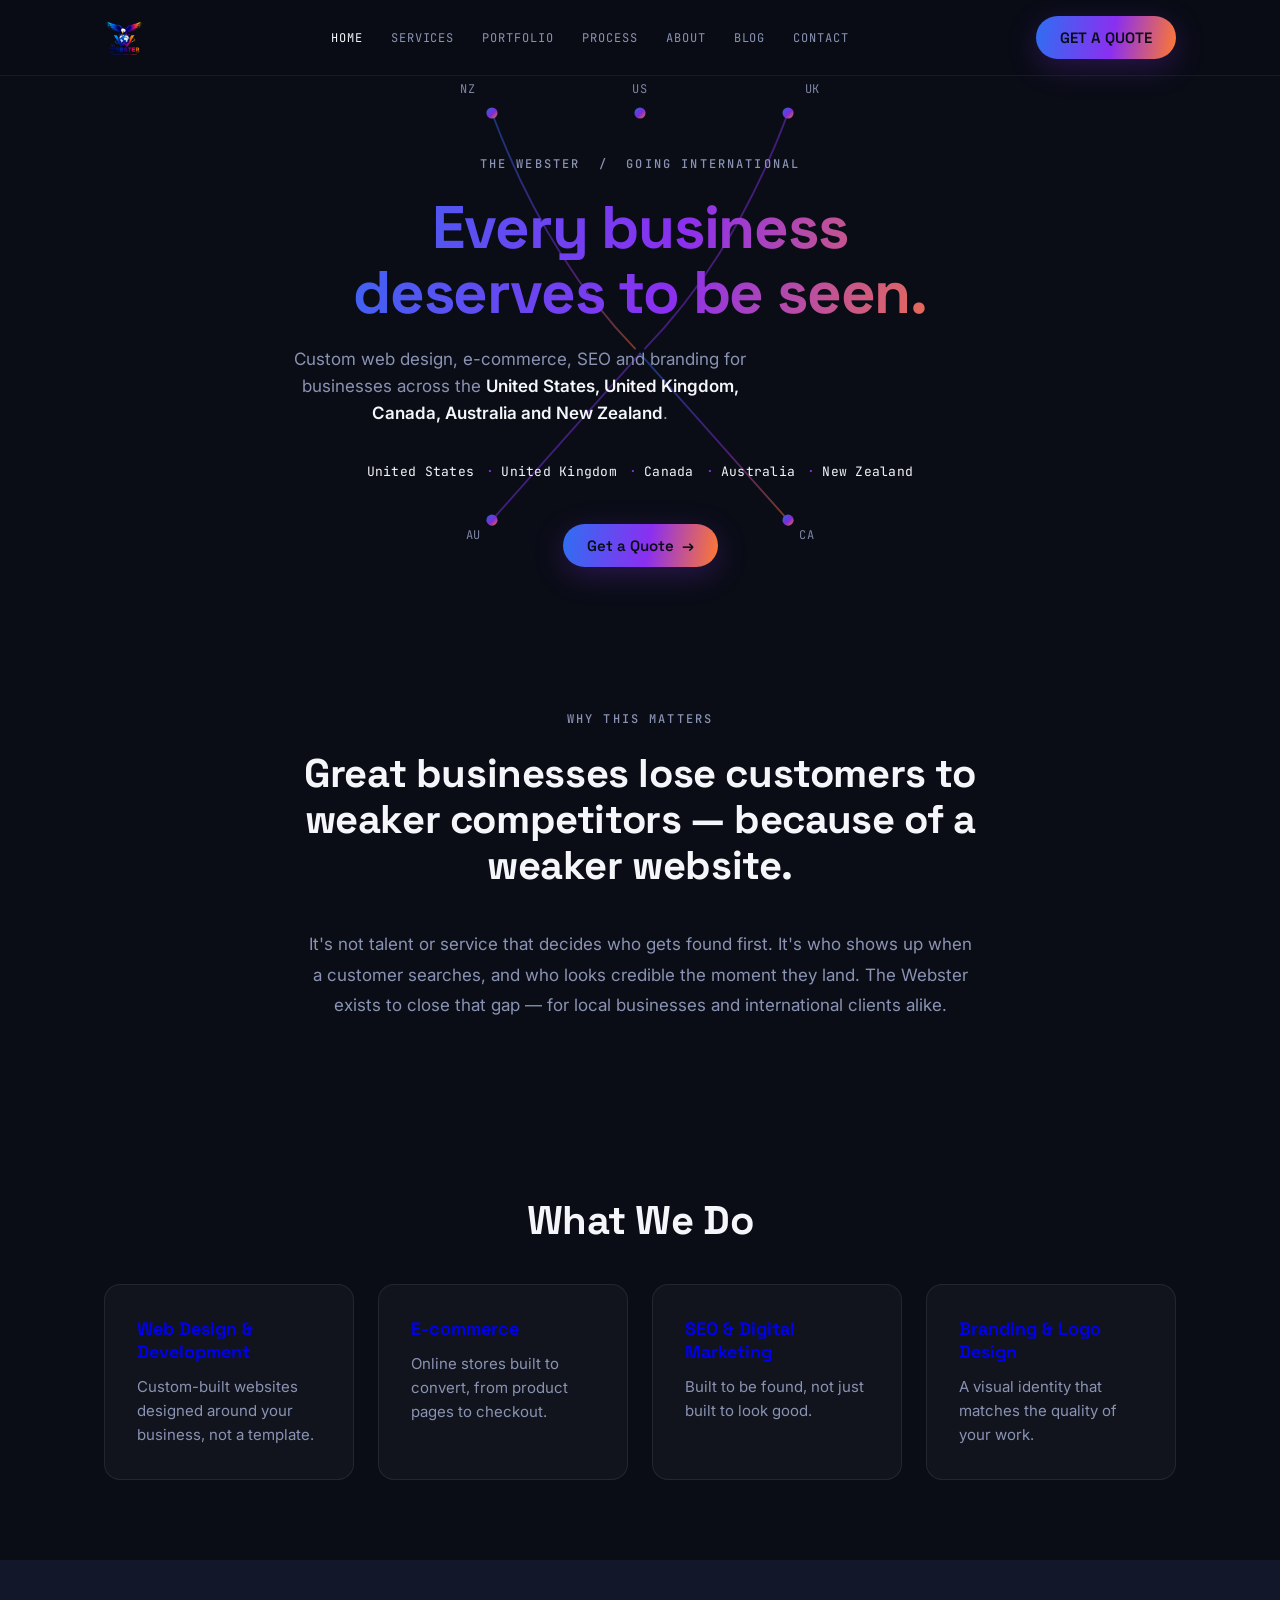
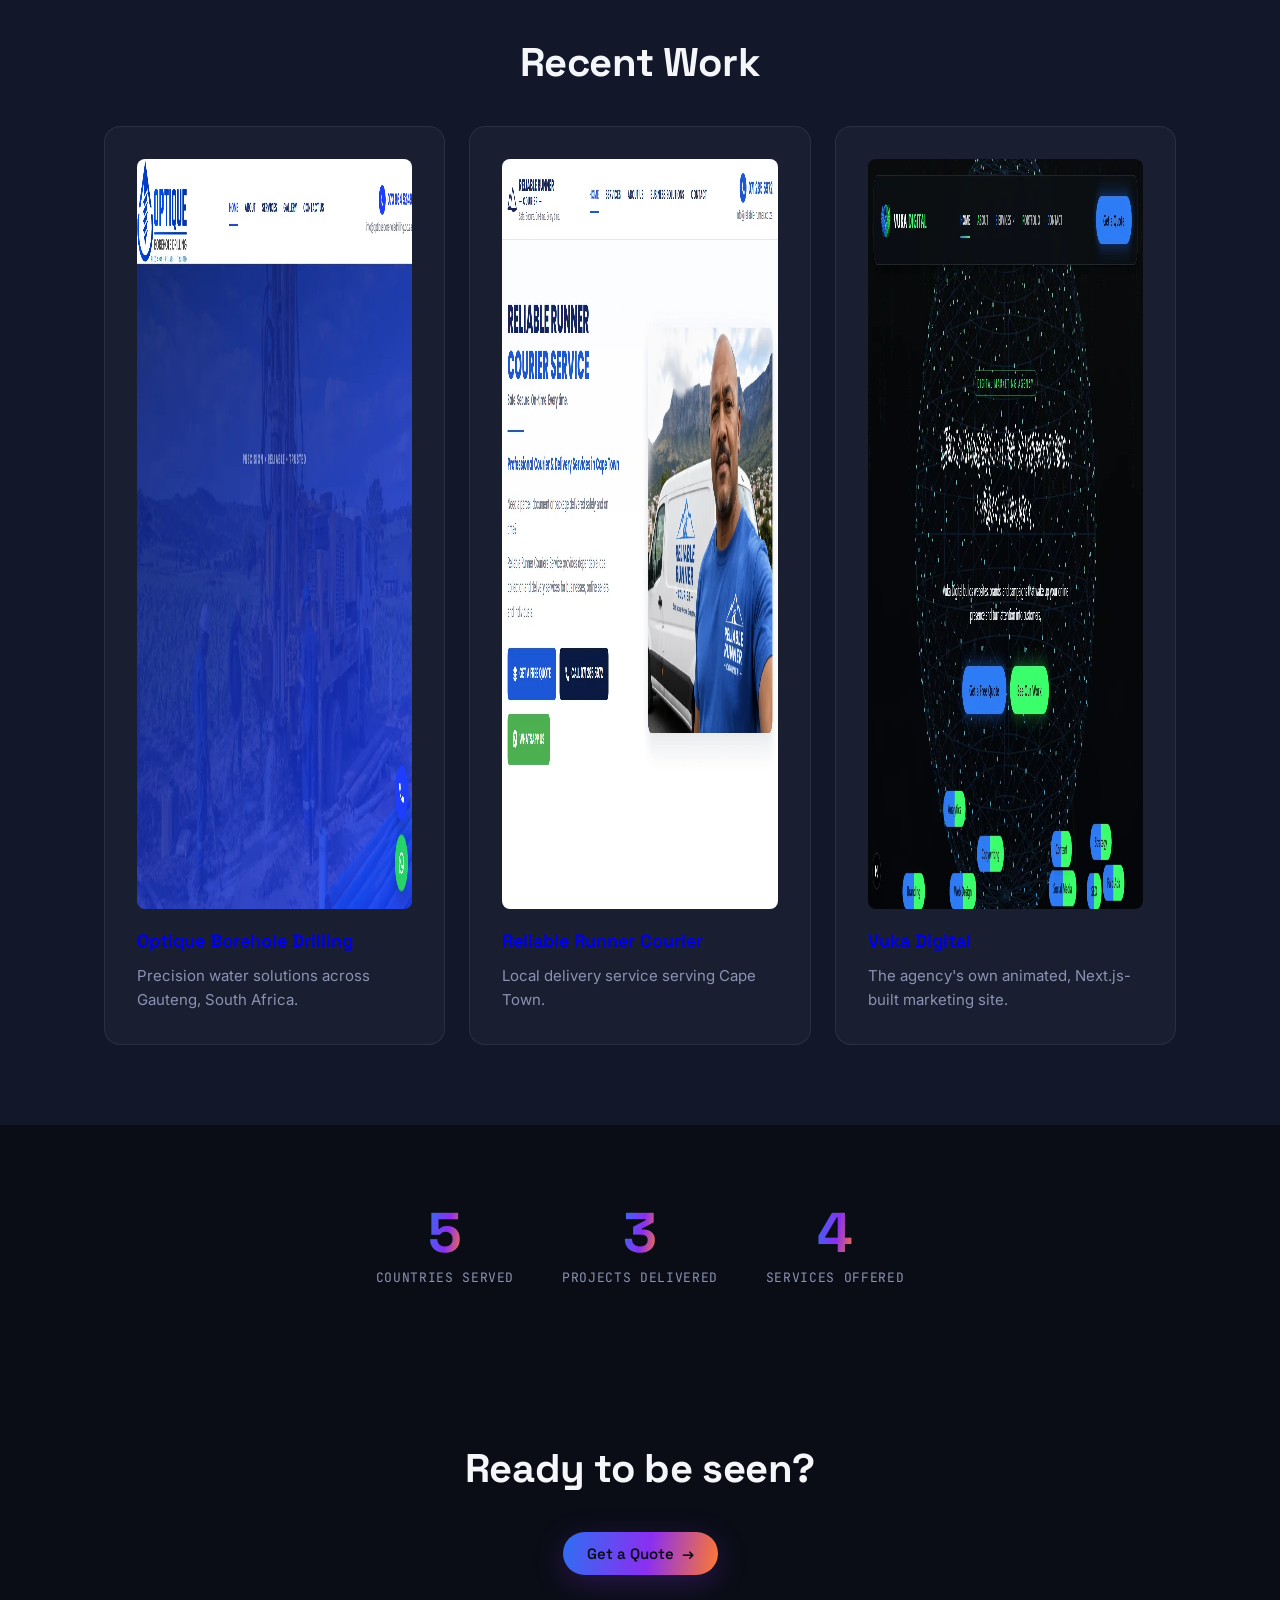
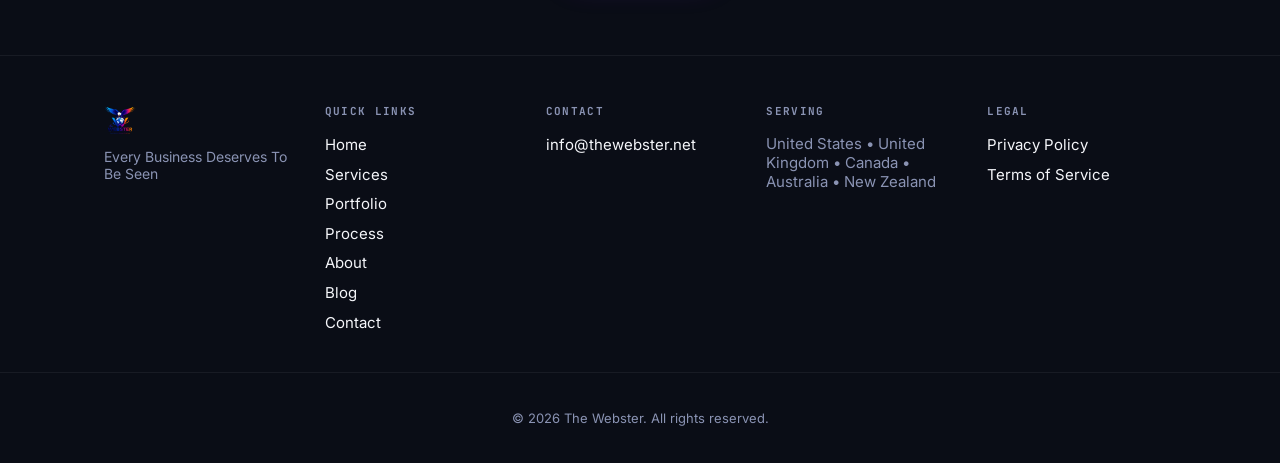
==== commit b9c5f68c: "feat: add Home narrative Problem section and honest numbers strip" ====
--- a/index.html
+++ b/index.html
@@ -94,6 +94,18 @@
 </section>
 
 <section class="section">
+  <div class="container" style="max-width: 720px; text-align: center;">
+    <p class="eyebrow reveal">Why This Matters</p>
+    <h2 class="section-title reveal">Great businesses lose customers to weaker competitors — because of a weaker website.</h2>
+    <p class="reveal" style="color: var(--muted); line-height: 1.8; font-size: 1.0625rem;">
+      It's not talent or service that decides who gets found first. It's who shows up when a customer
+      searches, and who looks credible the moment they land. The Webster exists to close that gap — for
+      local businesses and international clients alike.
+    </p>
+  </div>
+</section>
+
+<section class="section">
   <div class="container">
     <h2 class="section-title reveal">What We Do</h2>
     <div class="card-grid">
@@ -136,6 +148,25 @@
         <h3>Vuka Digital</h3>
         <p>The agency's own animated, Next.js-built marketing site.</p>
       </a>
+    </div>
+  </div>
+</section>
+
+<section class="section">
+  <div class="container">
+    <div class="stats-strip">
+      <div class="stat reveal">
+        <span class="stat-number">5</span>
+        <span class="stat-label">Countries Served</span>
+      </div>
+      <div class="stat reveal">
+        <span class="stat-number">3</span>
+        <span class="stat-label">Projects Delivered</span>
+      </div>
+      <div class="stat reveal">
+        <span class="stat-number">4</span>
+        <span class="stat-label">Services Offered</span>
+      </div>
     </div>
   </div>
 </section>
--- a/styles.css
+++ b/styles.css
@@ -521,12 +521,11 @@
 
 /* ============ network map (Home hero signature element) ============ */
 .network-map {
-  position: fixed;
-  top: 50%;
-  left: 50%;
-  width: min(70vh, 640px);
-  height: min(70vh, 640px);
-  transform: translate(-50%, -55%);
+  position: absolute;
+  top: 0;
+  left: 0;
+  width: 100%;
+  height: 100%;
   opacity: 0.9;
   pointer-events: none;
   z-index: 0;
@@ -575,3 +574,62 @@
     opacity: 1;
   }
 }
+
+/* Below ~480px the hero's own box flips from landscape to portrait (text
+   wraps enough that hero height exceeds hero width), so the height:100%/
+   width:100% square above ends up vertically centered mid-hero and its
+   node ring lands on top of the headline/subhead text. Rather than chase
+   exact text-line coordinates on every narrow phone size, shrink the whole
+   map into a small badge that lives entirely inside the fixed 80px
+   padding-top gap above the eyebrow (always blank, always text-free) --
+   safe by construction regardless of exact width. Labels are dropped at
+   this size since the same 5 country names are already spelled out in the
+   subhead and markets list. */
+@media (max-width: 480px) {
+  .network-map {
+    top: 8px;
+    left: 50%;
+    width: 64px;
+    height: 64px;
+    transform: translateX(-50%);
+  }
+
+  .network-map .net-node text {
+    display: none;
+  }
+}
+
+/* ============ stats strip ============ */
+.stats-strip {
+  display: flex;
+  flex-wrap: wrap;
+  justify-content: center;
+  gap: 3rem;
+}
+
+.stat {
+  display: flex;
+  flex-direction: column;
+  align-items: center;
+  text-align: center;
+}
+
+.stat-number {
+  font-family: 'Space Grotesk', sans-serif;
+  font-weight: 700;
+  font-size: clamp(2.5rem, 5vw, 3.5rem);
+  background: var(--gradient);
+  -webkit-background-clip: text;
+  background-clip: text;
+  color: transparent;
+  line-height: 1;
+}
+
+.stat-label {
+  margin-top: 0.5rem;
+  font-family: 'JetBrains Mono', monospace;
+  font-size: 0.8125rem;
+  letter-spacing: 0.05em;
+  color: var(--muted);
+  text-transform: uppercase;
+}
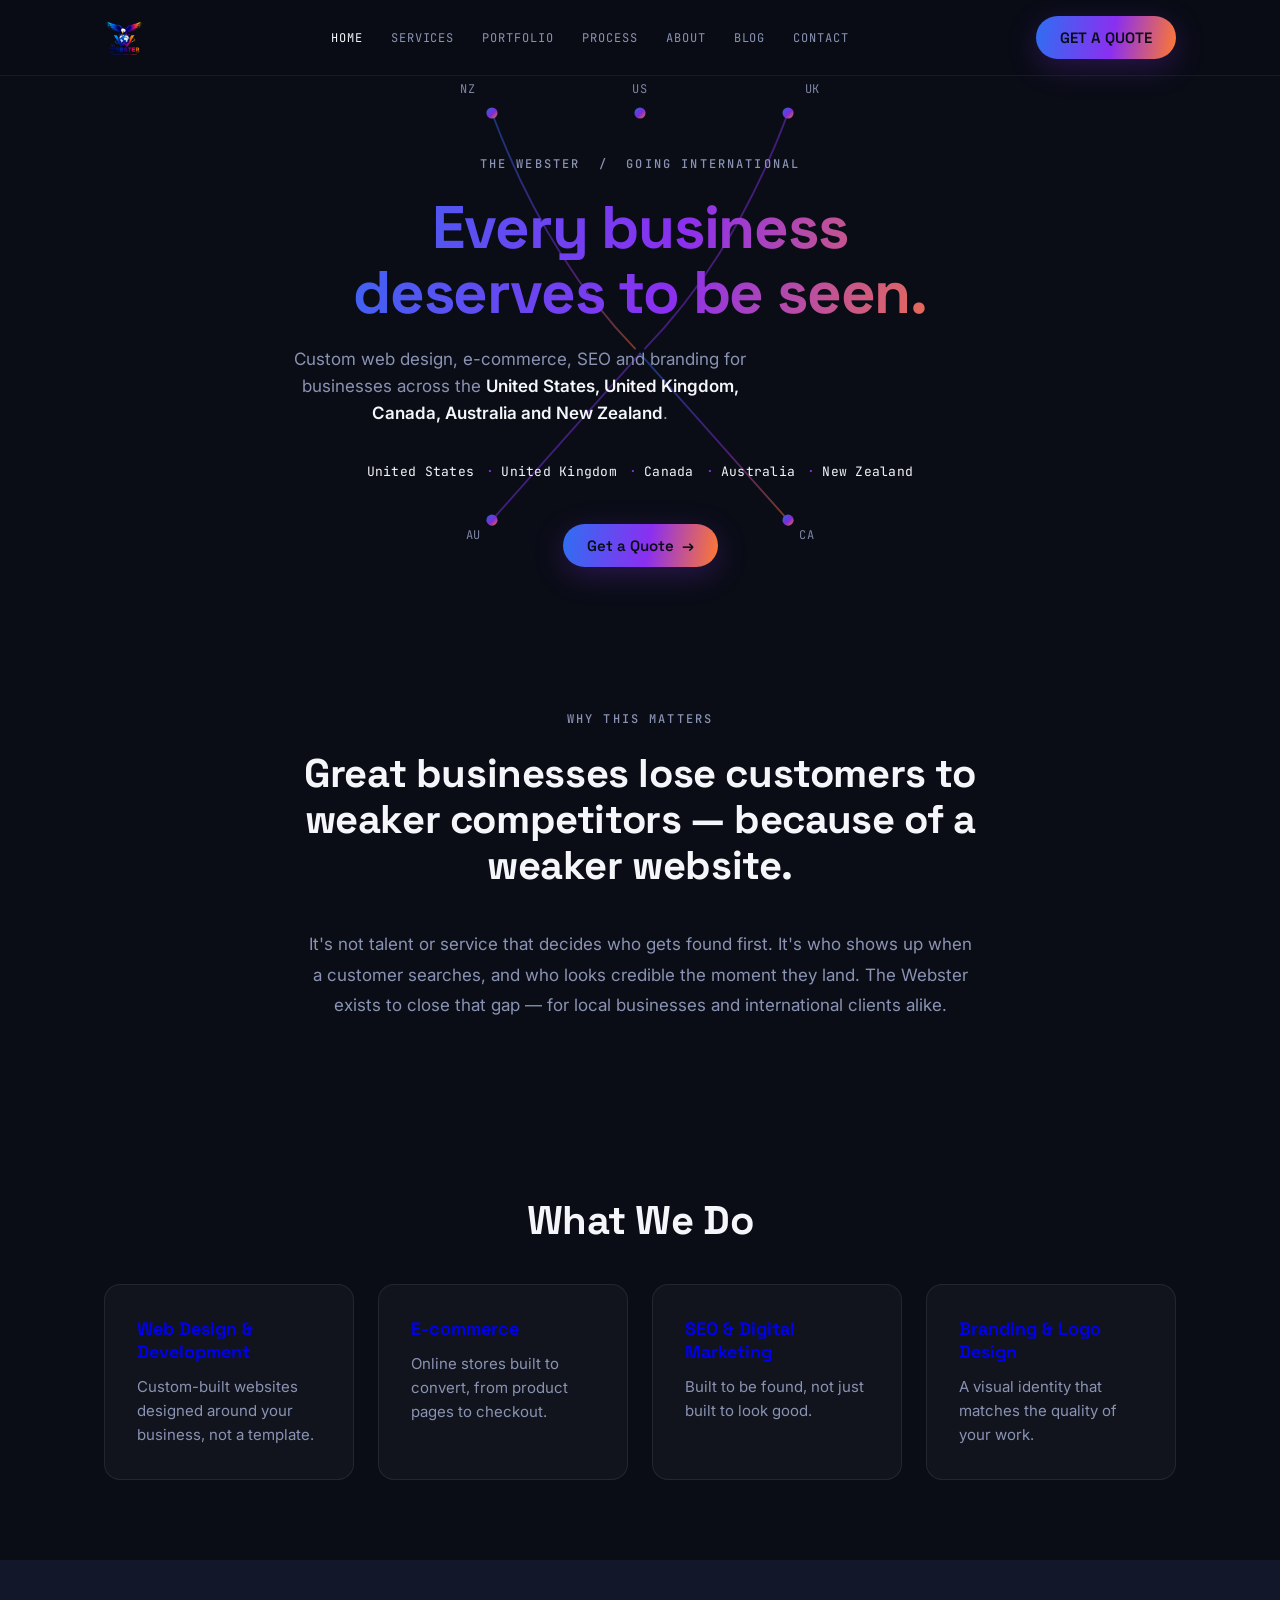
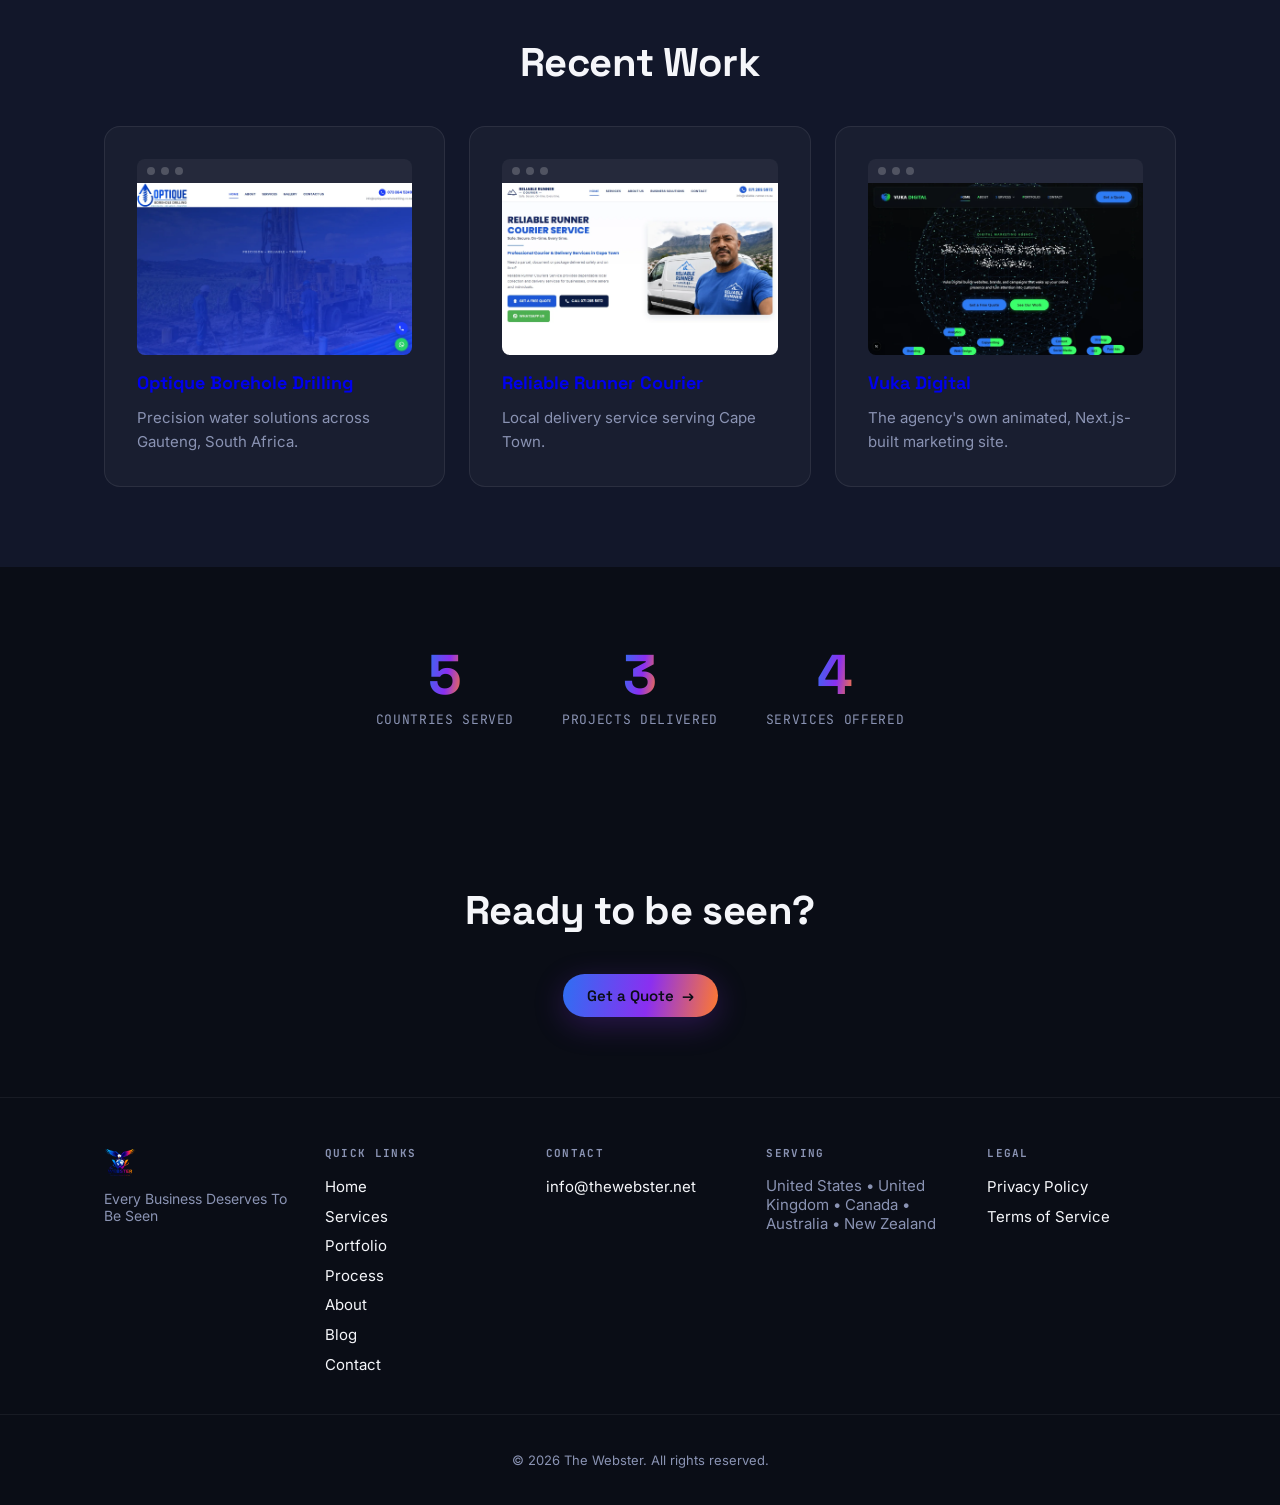
==== commit 4508555e: "feat: add browser-chrome frame and hover tag reveal to case-study images Wraps each of the 6 portfol" ====
--- a/index.html
+++ b/index.html
@@ -134,17 +134,29 @@
     <h2 class="section-title reveal">Recent Work</h2>
     <div class="card-grid">
       <a href="portfolio.html" class="card reveal" style="text-decoration:none;">
-        <img src="assets/portfolio/optique-borehole-drilling.webp" alt="Optique Borehole Drilling website" width="1200" height="750" loading="lazy" style="width:100%; border-radius:8px; margin-bottom:1rem;">
+        <div class="browser-frame" style="margin-bottom:1rem;">
+          <div class="browser-frame-bar"><span></span><span></span><span></span></div>
+          <img src="assets/portfolio/optique-borehole-drilling.webp" alt="Optique Borehole Drilling website" width="1200" height="750" loading="lazy">
+          <div class="frame-tags"><span>5 pages</span><span>Embedded map</span><span>Call/WhatsApp CTAs</span></div>
+        </div>
         <h3>Optique Borehole Drilling</h3>
         <p>Precision water solutions across Gauteng, South Africa.</p>
       </a>
       <a href="portfolio.html" class="card reveal" style="text-decoration:none;">
-        <img src="assets/portfolio/reliable-runner-courier.webp" alt="Reliable Runner Courier website" width="1200" height="750" loading="lazy" style="width:100%; border-radius:8px; margin-bottom:1rem;">
+        <div class="browser-frame" style="margin-bottom:1rem;">
+          <div class="browser-frame-bar"><span></span><span></span><span></span></div>
+          <img src="assets/portfolio/reliable-runner-courier.webp" alt="Reliable Runner Courier website" width="1200" height="750" loading="lazy">
+          <div class="frame-tags"><span>Single-page site</span><span>Business-solutions section</span></div>
+        </div>
         <h3>Reliable Runner Courier</h3>
         <p>Local delivery service serving Cape Town.</p>
       </a>
       <a href="portfolio.html" class="card reveal" style="text-decoration:none;">
-        <img src="assets/portfolio/vuka-digital.webp" alt="Vuka Digital website" width="1200" height="750" loading="lazy" style="width:100%; border-radius:8px; margin-bottom:1rem;">
+        <div class="browser-frame" style="margin-bottom:1rem;">
+          <div class="browser-frame-bar"><span></span><span></span><span></span></div>
+          <img src="assets/portfolio/vuka-digital.webp" alt="Vuka Digital website" width="1200" height="750" loading="lazy">
+          <div class="frame-tags"><span>Next.js</span><span>Animated visuals</span><span>Pricing page</span></div>
+        </div>
         <h3>Vuka Digital</h3>
         <p>The agency's own animated, Next.js-built marketing site.</p>
       </a>
--- a/styles.css
+++ b/styles.css
@@ -633,3 +633,63 @@
   color: var(--muted);
   text-transform: uppercase;
 }
+
+/* ============ case-study browser-chrome frame ============ */
+.browser-frame {
+  position: relative;
+  border-radius: 8px;
+  overflow: hidden;
+}
+
+.browser-frame-bar {
+  display: flex;
+  gap: 6px;
+  padding: 8px 10px;
+  background: rgba(255, 255, 255, 0.05);
+}
+
+.browser-frame-bar span {
+  width: 8px;
+  height: 8px;
+  border-radius: 50%;
+  background: rgba(255, 255, 255, 0.2);
+}
+
+.browser-frame img {
+  display: block;
+  width: 100%;
+  height: auto;
+}
+
+.frame-tags {
+  position: absolute;
+  left: 0;
+  right: 0;
+  bottom: 0;
+  display: flex;
+  flex-wrap: wrap;
+  gap: 0.4rem;
+  padding: 0.75rem;
+  background: linear-gradient(to top, rgba(10, 13, 22, 0.92), transparent);
+  opacity: 0;
+  transform: translateY(8px);
+  transition: opacity 0.25s ease, transform 0.25s ease;
+}
+
+.browser-frame:hover .frame-tags {
+  opacity: 1;
+  transform: translateY(0);
+}
+
+.frame-tags span {
+  font-family: 'JetBrains Mono', monospace;
+  font-size: 0.6875rem;
+  padding: 0.25rem 0.6rem;
+  border-radius: 999px;
+  background: rgba(255, 255, 255, 0.08);
+  color: var(--text);
+}
+
+@media (prefers-reduced-motion: reduce) {
+  .frame-tags { transition: none; }
+}
